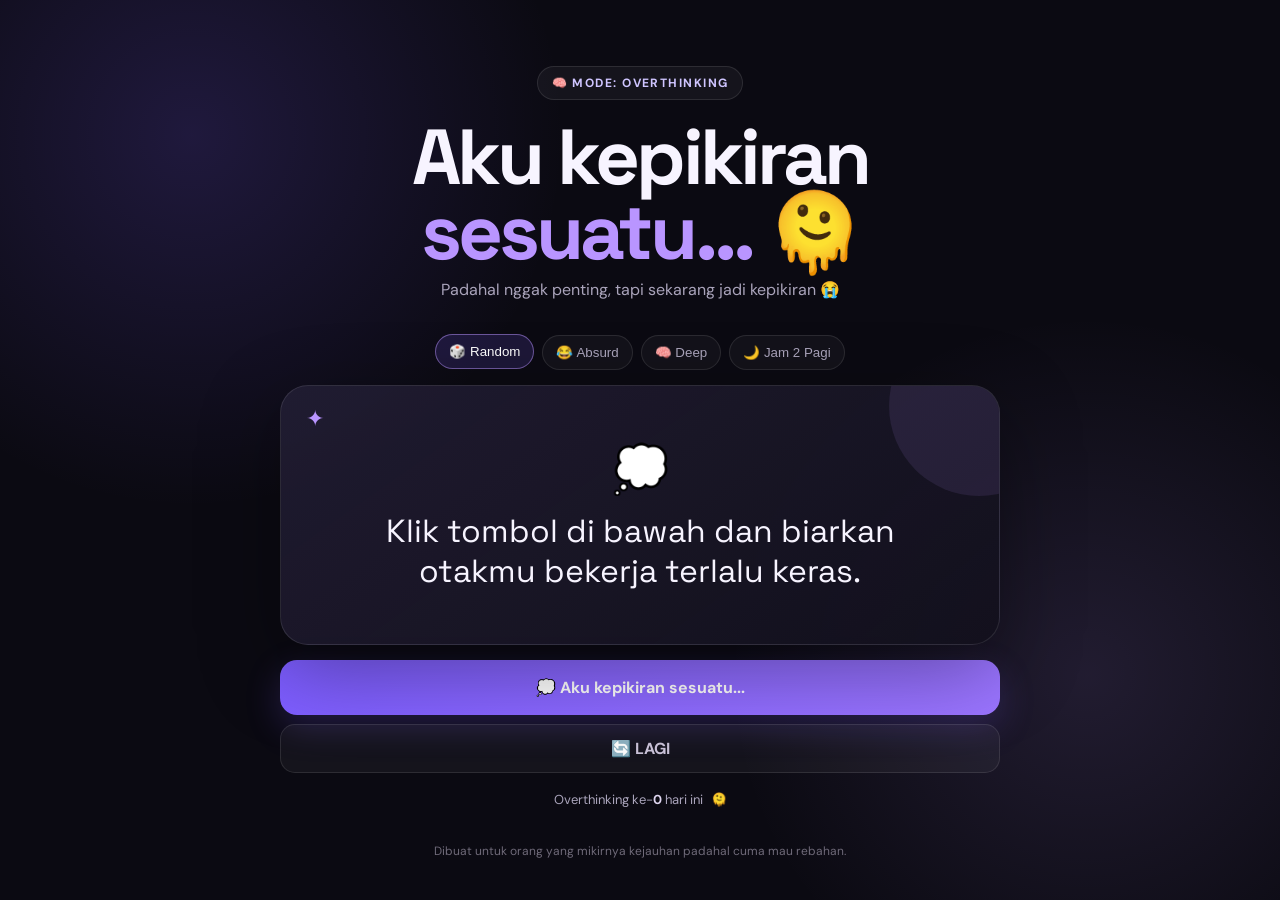
==== index.html @ 9b778ba0 "Add files via upload" ====
<!DOCTYPE html>
<html lang="id">
<head>
  <meta charset="UTF-8">
  <meta name="viewport" content="width=device-width, initial-scale=1.0">
  <title>Overthinking Generator 🫠</title>
  <link rel="preconnect" href="https://fonts.googleapis.com">
  <link rel="preconnect" href="https://fonts.gstatic.com" crossorigin>
  <link href="https://fonts.googleapis.com/css2?family=DM+Sans:wght@400;500;700&family=Space+Grotesk:wght@500;700&display=swap" rel="stylesheet">
  <link rel="stylesheet" href="style.css">
</head>
<body>
  <main class="app">
    <section class="hero">
      <div class="badge">🧠 MODE: OVERTHINKING</div>
      <h1>Aku kepikiran<br><span>sesuatu...</span> 🫠</h1>
      <p>Padahal nggak penting, tapi sekarang jadi kepikiran 😭</p>
    </section>

    <section class="generator">
      <div class="category-row">
        <button class="category active" data-category="random">🎲 Random</button>
        <button class="category" data-category="absurd">😂 Absurd</button>
        <button class="category" data-category="deep">🧠 Deep</button>
        <button class="category" data-category="night">🌙 Jam 2 Pagi</button>
      </div>

      <div class="thought-card" id="thoughtCard">
        <div class="sparkle">✦</div>
        <div class="emoji" id="thoughtEmoji">💭</div>
        <p id="thought">Klik tombol di bawah dan biarkan otakmu bekerja terlalu keras.</p>
      </div>

      <button class="main-btn" id="generateBtn">
        <span>💭</span> Aku kepikiran sesuatu...
      </button>

      <button class="again-btn" id="againBtn">🔄 LAGI</button>

      <div class="counter">
        <span>Overthinking ke-<b id="count">0</b> hari ini</span>
        <span>🫠</span>
      </div>
    </section>

    <footer>
      Dibuat untuk orang yang mikirnya kejauhan padahal cuma mau rebahan.
    </footer>
  </main>

  <script src="script.js"></script>
</body>
</html>
---- style.css ----
* {
  box-sizing: border-box;
}

:root {
  --bg: #0b0a12;
  --card: rgba(25, 22, 38, 0.82);
  --text: #f7f4ff;
  --muted: #aaa4bb;
  --accent: #b995ff;
  --accent-2: #7c5cff;
  --border: rgba(255,255,255,.10);
}

body {
  margin: 0;
  min-height: 100vh;
  color: var(--text);
  font-family: "DM Sans", sans-serif;
  background:
    radial-gradient(circle at 15% 15%, rgba(124,92,255,.18), transparent 28%),
    radial-gradient(circle at 85% 75%, rgba(185,149,255,.13), transparent 28%),
    var(--bg);
  display: grid;
  place-items: center;
  overflow-x: hidden;
}

body::before {
  content: "";
  position: fixed;
  inset: 0;
  pointer-events: none;
  opacity: .22;
  background-image: radial-gradient(rgba(255,255,255,.5) .6px, transparent .6px);
  background-size: 22px 22px;
}

.app {
  width: min(920px, 92%);
  padding: 55px 0 30px;
  text-align: center;
}

.hero .badge {
  display: inline-block;
  padding: 8px 14px;
  border: 1px solid var(--border);
  border-radius: 999px;
  color: #cfc5ff;
  background: rgba(255,255,255,.045);
  font-size: 12px;
  font-weight: 700;
  letter-spacing: .12em;
}

h1 {
  margin: 20px 0 10px;
  font-family: "Space Grotesk", sans-serif;
  font-size: clamp(42px, 8vw, 78px);
  line-height: .95;
  letter-spacing: -.05em;
}

h1 span {
  color: var(--accent);
}

.hero p {
  margin: 0 auto;
  max-width: 560px;
  color: var(--muted);
  font-size: 16px;
}

.generator {
  margin: 35px auto 0;
  max-width: 720px;
}

.category-row {
  display: flex;
  gap: 8px;
  justify-content: center;
  flex-wrap: wrap;
  margin-bottom: 15px;
}

.category {
  border: 1px solid var(--border);
  color: var(--muted);
  background: rgba(255,255,255,.035);
  border-radius: 999px;
  padding: 9px 13px;
  cursor: pointer;
  transition: .2s ease;
}

.category:hover, .category.active {
  color: white;
  border-color: rgba(185,149,255,.5);
  background: rgba(124,92,255,.16);
  transform: translateY(-1px);
}

.thought-card {
  position: relative;
  min-height: 260px;
  display: grid;
  place-items: center;
  align-content: center;
  gap: 12px;
  padding: 38px 35px;
  border: 1px solid var(--border);
  border-radius: 28px;
  background: linear-gradient(145deg, rgba(33,29,51,.92), rgba(18,16,28,.88));
  box-shadow: 0 25px 80px rgba(0,0,0,.35);
  overflow: hidden;
}

.thought-card::after {
  content: "";
  position: absolute;
  width: 180px;
  height: 180px;
  right: -70px;
  top: -70px;
  border-radius: 50%;
  background: rgba(185,149,255,.10);
}

.sparkle {
  position: absolute;
  top: 18px;
  left: 25px;
  color: var(--accent);
  font-size: 22px;
}

.emoji {
  font-size: 46px;
}

.thought-card p {
  position: relative;
  z-index: 1;
  margin: 0;
  max-width: 610px;
  font-family: "Space Grotesk", sans-serif;
  font-size: clamp(22px, 4vw, 32px);
  line-height: 1.25;
}

.main-btn, .again-btn {
  width: 100%;
  border: 0;
  cursor: pointer;
  font: inherit;
  font-weight: 700;
  transition: .2s ease;
}

.main-btn {
  margin-top: 15px;
  padding: 17px 20px;
  border-radius: 17px;
  color: white;
  background: linear-gradient(135deg, var(--accent-2), #9b75ff);
  box-shadow: 0 12px 35px rgba(124,92,255,.22);
}

.main-btn:hover {
  transform: translateY(-2px);
  box-shadow: 0 16px 42px rgba(124,92,255,.30);
}

.again-btn {
  margin-top: 9px;
  padding: 13px;
  border-radius: 15px;
  color: #c9c1d7;
  background: rgba(255,255,255,.045);
  border: 1px solid var(--border);
}

.again-btn:hover {
  background: rgba(255,255,255,.08);
  color: white;
}

.counter {
  margin-top: 18px;
  display: flex;
  justify-content: center;
  gap: 8px;
  color: var(--muted);
  font-size: 13px;
}

.counter b {
  color: #ded5ef;
}

footer {
  margin-top: 35px;
  color: #6f6a79;
  font-size: 12px;
}

.pop {
  animation: pop .38s ease;
}

@keyframes pop {
  0% { transform: scale(.96); opacity: .4; }
  60% { transform: scale(1.02); opacity: 1; }
  100% { transform: scale(1); }
}

@media (max-width: 600px) {
  .app { padding-top: 35px; }
  .thought-card { min-height: 285px; padding: 30px 22px; }
  .hero p { font-size: 14px; }
}
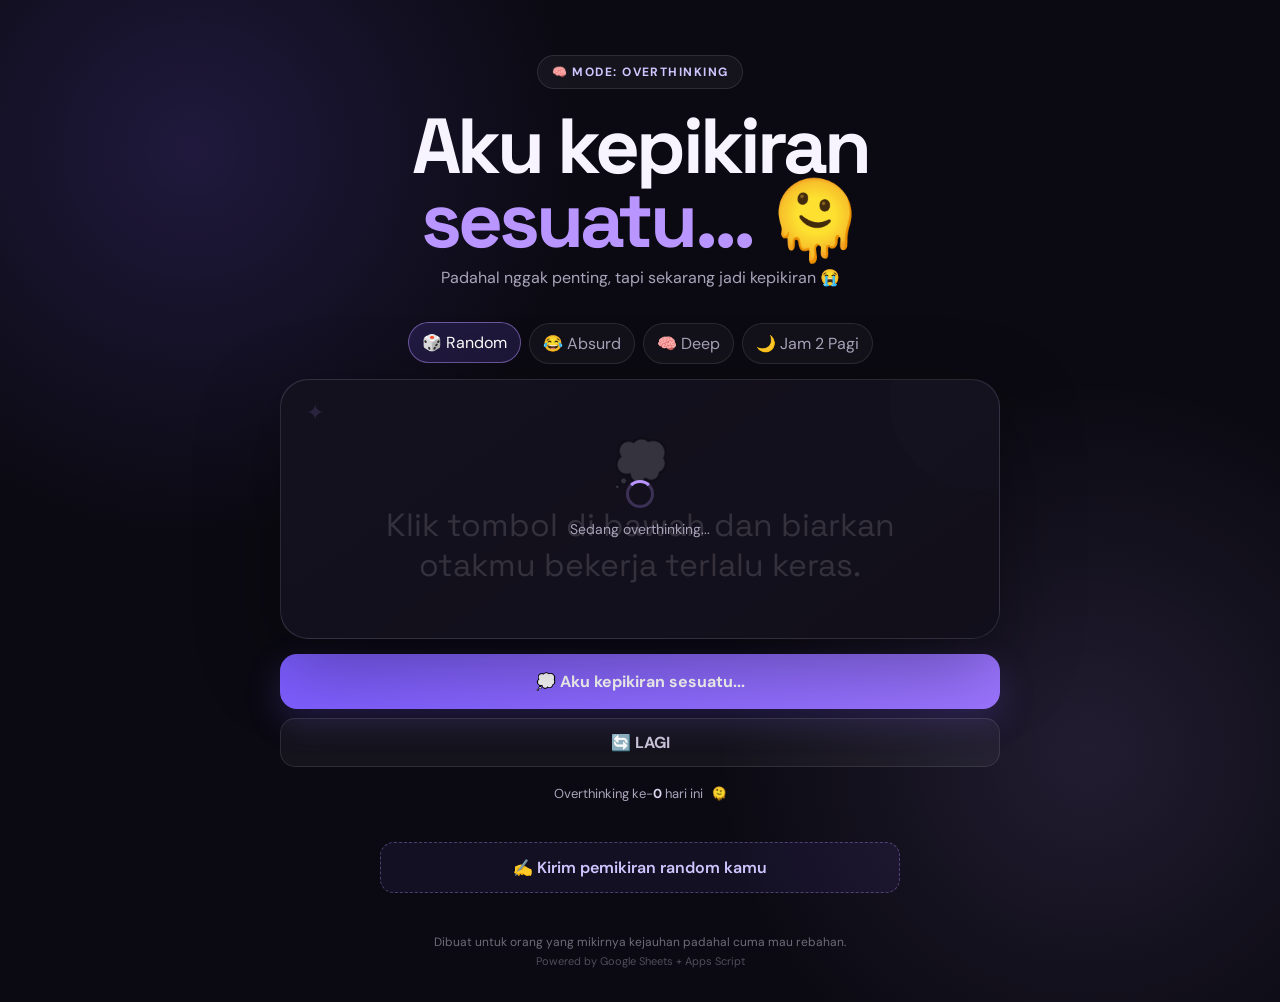
==== commit 4207d46b: "Add files via upload" ====
--- a/index.html
+++ b/index.html
@@ -4,6 +4,7 @@
   <meta charset="UTF-8">
   <meta name="viewport" content="width=device-width, initial-scale=1.0">
   <title>Overthinking Generator 🫠</title>
+  <meta name="description" content="Tempat lahirnya pikiran random. Nggak penting, tapi kepikiran.">
   <link rel="preconnect" href="https://fonts.googleapis.com">
   <link rel="preconnect" href="https://fonts.gstatic.com" crossorigin>
   <link href="https://fonts.googleapis.com/css2?family=DM+Sans:wght@400;500;700&family=Space+Grotesk:wght@500;700&display=swap" rel="stylesheet">
@@ -29,6 +30,10 @@
         <div class="sparkle">✦</div>
         <div class="emoji" id="thoughtEmoji">💭</div>
         <p id="thought">Klik tombol di bawah dan biarkan otakmu bekerja terlalu keras.</p>
+        <div class="loading-overlay" id="loadingOverlay" hidden>
+          <div class="spinner"></div>
+          <span>Sedang overthinking...</span>
+        </div>
       </div>
 
       <button class="main-btn" id="generateBtn">
@@ -39,12 +44,52 @@
 
       <div class="counter">
         <span>Overthinking ke-<b id="count">0</b> hari ini</span>
+        <span class="global-stat" id="globalStat" hidden>• Total global: <b id="globalCount">0</b></span>
         <span>🫠</span>
       </div>
     </section>
 
+    <!-- Form Submit -->
+    <section class="submit-section" id="submitSection">
+      <button class="toggle-submit" id="toggleSubmit">
+        ✍️ Kirim pemikiran random kamu
+      </button>
+
+      <form class="submit-form" id="submitForm" hidden>
+        <h3>Kirim pemikiranmu 🫠</h3>
+        <p class="form-desc">Nanti di-review dulu biar nggak spam. Kalau lolos, bakal muncul di generator.</p>
+
+        <div class="form-group">
+          <label for="submitCategory">Kategori</label>
+          <select id="submitCategory" required>
+            <option value="random">🎲 Random</option>
+            <option value="absurd">😂 Absurd</option>
+            <option value="deep">🧠 Deep</option>
+            <option value="night">🌙 Jam 2 Pagi</option>
+          </select>
+        </div>
+
+        <div class="form-group">
+          <label for="submitEmoji">Emoji (opsional)</label>
+          <input type="text" id="submitEmoji" placeholder="💭" maxlength="4">
+        </div>
+
+        <div class="form-group">
+          <label for="submitText">Pemikiranmu</label>
+          <textarea id="submitText" rows="3" placeholder="Contoh: Kenapa kita bilang 'sebentar' tapi bisa 2 jam?" required maxlength="280"></textarea>
+          <div class="char-count"><span id="charCount">0</span>/280</div>
+        </div>
+
+        <button type="submit" class="submit-btn" id="submitBtn">
+          Kirim 🚀
+        </button>
+        <p class="form-status" id="formStatus"></p>
+      </form>
+    </section>
+
     <footer>
-      Dibuat untuk orang yang mikirnya kejauhan padahal cuma mau rebahan.
+      Dibuat untuk orang yang mikirnya kejauhan padahal cuma mau rebahan.<br>
+      <span class="powered">Powered by Google Sheets + Apps Script</span>
     </footer>
   </main>
 
--- a/style.css
+++ b/style.css
@@ -10,6 +10,8 @@
   --accent: #b995ff;
   --accent-2: #7c5cff;
   --border: rgba(255,255,255,.10);
+  --success: #4ade80;
+  --error: #f87171;
 }
 
 body {
@@ -94,6 +96,7 @@
   padding: 9px 13px;
   cursor: pointer;
   transition: .2s ease;
+  font: inherit;
 }
 
 .category:hover, .category.active {
@@ -139,6 +142,8 @@
 
 .emoji {
   font-size: 46px;
+  position: relative;
+  z-index: 1;
 }
 
 .thought-card p {
@@ -151,6 +156,34 @@
   line-height: 1.25;
 }
 
+.loading-overlay {
+  position: absolute;
+  inset: 0;
+  background: rgba(18,16,28,.85);
+  display: flex;
+  flex-direction: column;
+  align-items: center;
+  justify-content: center;
+  gap: 12px;
+  z-index: 5;
+  border-radius: 28px;
+  color: var(--muted);
+  font-size: 14px;
+}
+
+.spinner {
+  width: 28px;
+  height: 28px;
+  border: 3px solid rgba(185,149,255,.25);
+  border-top-color: var(--accent);
+  border-radius: 50%;
+  animation: spin .7s linear infinite;
+}
+
+@keyframes spin {
+  to { transform: rotate(360deg); }
+}
+
 .main-btn, .again-btn {
   width: 100%;
   border: 0;
@@ -174,6 +207,12 @@
   box-shadow: 0 16px 42px rgba(124,92,255,.30);
 }
 
+.main-btn:disabled {
+  opacity: .6;
+  cursor: not-allowed;
+  transform: none;
+}
+
 .again-btn {
   margin-top: 9px;
   padding: 13px;
@@ -192,19 +231,164 @@
   margin-top: 18px;
   display: flex;
   justify-content: center;
+  align-items: center;
   gap: 8px;
   color: var(--muted);
   font-size: 13px;
+  flex-wrap: wrap;
 }
 
 .counter b {
   color: #ded5ef;
 }
 
+.global-stat {
+  opacity: .85;
+}
+
+/* ===== Submit Section ===== */
+.submit-section {
+  margin: 40px auto 0;
+  max-width: 520px;
+}
+
+.toggle-submit {
+  width: 100%;
+  padding: 14px 20px;
+  border-radius: 14px;
+  border: 1px dashed rgba(185,149,255,.35);
+  background: rgba(124,92,255,.08);
+  color: #cfc5ff;
+  font: inherit;
+  font-weight: 600;
+  cursor: pointer;
+  transition: .2s ease;
+}
+
+.toggle-submit:hover {
+  background: rgba(124,92,255,.15);
+  border-color: rgba(185,149,255,.55);
+}
+
+.submit-form {
+  margin-top: 16px;
+  padding: 28px 24px;
+  border: 1px solid var(--border);
+  border-radius: 22px;
+  background: linear-gradient(145deg, rgba(33,29,51,.92), rgba(18,16,28,.88));
+  text-align: left;
+}
+
+.submit-form h3 {
+  margin: 0 0 6px;
+  font-family: "Space Grotesk", sans-serif;
+  font-size: 20px;
+  text-align: center;
+}
+
+.form-desc {
+  margin: 0 0 20px;
+  color: var(--muted);
+  font-size: 13px;
+  text-align: center;
+  line-height: 1.4;
+}
+
+.form-group {
+  margin-bottom: 16px;
+}
+
+.form-group label {
+  display: block;
+  margin-bottom: 6px;
+  font-size: 13px;
+  font-weight: 600;
+  color: #cfc5ff;
+}
+
+.form-group select,
+.form-group input,
+.form-group textarea {
+  width: 100%;
+  padding: 12px 14px;
+  border-radius: 12px;
+  border: 1px solid var(--border);
+  background: rgba(255,255,255,.05);
+  color: var(--text);
+  font: inherit;
+  font-size: 15px;
+  outline: none;
+  transition: border-color .2s;
+}
+
+.form-group select:focus,
+.form-group input:focus,
+.form-group textarea:focus {
+  border-color: rgba(185,149,255,.55);
+}
+
+.form-group textarea {
+  resize: vertical;
+  min-height: 80px;
+}
+
+.char-count {
+  text-align: right;
+  font-size: 12px;
+  color: var(--muted);
+  margin-top: 4px;
+}
+
+.submit-btn {
+  width: 100%;
+  margin-top: 8px;
+  padding: 14px;
+  border: 0;
+  border-radius: 14px;
+  background: linear-gradient(135deg, var(--accent-2), #9b75ff);
+  color: white;
+  font: inherit;
+  font-weight: 700;
+  cursor: pointer;
+  transition: .2s ease;
+}
+
+.submit-btn:hover {
+  transform: translateY(-1px);
+  box-shadow: 0 10px 28px rgba(124,92,255,.25);
+}
+
+.submit-btn:disabled {
+  opacity: .55;
+  cursor: not-allowed;
+  transform: none;
+}
+
+.form-status {
+  margin: 12px 0 0;
+  text-align: center;
+  font-size: 13px;
+  min-height: 20px;
+}
+
+.form-status.success {
+  color: var(--success);
+}
+
+.form-status.error {
+  color: var(--error);
+}
+
 footer {
-  margin-top: 35px;
+  margin-top: 40px;
   color: #6f6a79;
   font-size: 12px;
+  line-height: 1.6;
+}
+
+.powered {
+  opacity: .7;
+  font-size: 11px;
 }
 
 .pop {
@@ -221,4 +405,5 @@
   .app { padding-top: 35px; }
   .thought-card { min-height: 285px; padding: 30px 22px; }
   .hero p { font-size: 14px; }
-}
+  .submit-form { padding: 22px 18px; }
+}
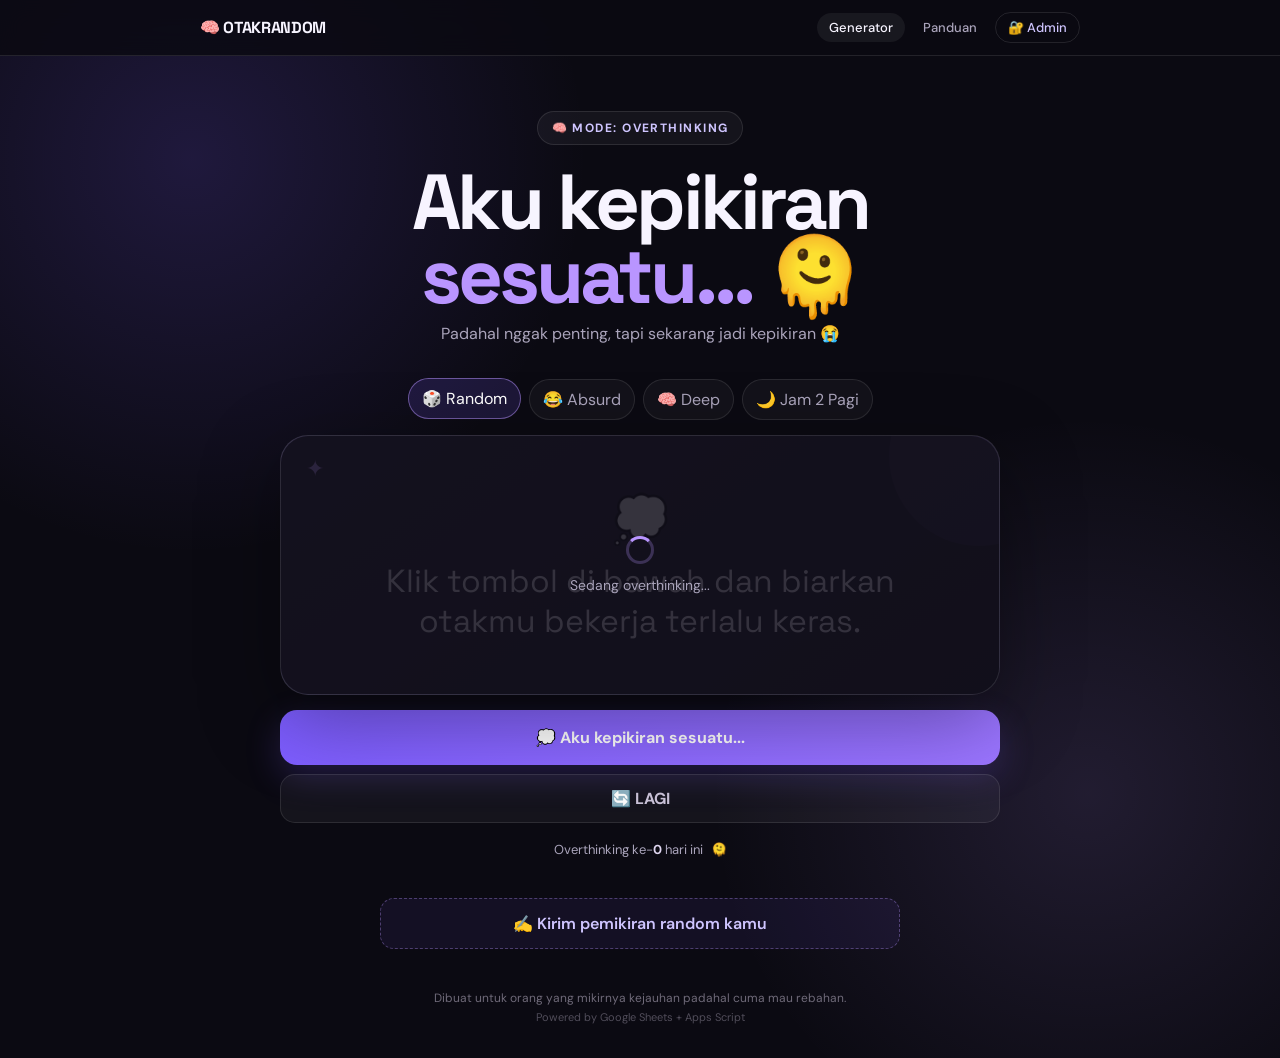
==== commit 5c6ce93d: "Add files via upload" ====
--- a/index.html
+++ b/index.html
@@ -11,7 +11,19 @@
   <link rel="stylesheet" href="style.css">
 </head>
 <body>
-  <main class="app">
+  <!-- Header / Nav -->
+  <header class="site-header">
+    <div class="header-inner">
+      <a href="index.html" class="logo">🧠 OTAKRANDOM</a>
+      <nav class="nav-links">
+        <a href="index.html" class="nav-link active">Generator</a>
+        <a href="panduan.html" class="nav-link">Panduan</a>
+        <button class="nav-link admin-btn" id="adminBtn">🔐 Admin</button>
+      </nav>
+    </div>
+  </header>
+
+  <main class="app" id="mainApp">
     <section class="hero">
       <div class="badge">🧠 MODE: OVERTHINKING</div>
       <h1>Aku kepikiran<br><span>sesuatu...</span> 🫠</h1>
@@ -93,6 +105,167 @@
     </footer>
   </main>
 
+  <!-- ========== ADMIN PANEL ========== -->
+  <div id="adminPanel" class="admin-panel" hidden>
+    <div class="admin-overlay"></div>
+    <div class="admin-modal">
+      <!-- Login -->
+      <div id="adminLoginView">
+        <h2>🔐 Admin Login</h2>
+        <p class="form-desc">Masukkan password untuk mengelola database.</p>
+        <div class="form-group">
+          <input type="password" id="adminPassword" placeholder="Password admin" autocomplete="current-password">
+        </div>
+        <button class="submit-btn" id="adminLoginBtn">Masuk</button>
+        <p class="form-status" id="adminLoginStatus"></p>
+        <button class="text-btn" id="adminCloseLogin">← Kembali</button>
+      </div>
+
+      <!-- Dashboard -->
+      <div id="adminDashView" hidden>
+        <div class="admin-header">
+          <h2>🛠️ Admin Panel</h2>
+          <button class="text-btn" id="adminLogout">Logout</button>
+        </div>
+
+        <div class="admin-stats" id="adminStatsBox">
+          <div class="stat-card"><span class="stat-num" id="statThoughts">–</span><span class="stat-label">Thoughts</span></div>
+          <div class="stat-card"><span class="stat-num" id="statPending">–</span><span class="stat-label">Pending</span></div>
+          <div class="stat-card"><span class="stat-num" id="statGenerates">–</span><span class="stat-label">Generates</span></div>
+        </div>
+
+        <div class="admin-tabs">
+          <button class="admin-tab active" data-tab="thoughts">📝 Thoughts</button>
+          <button class="admin-tab" data-tab="submissions">📥 Submissions</button>
+          <button class="admin-tab" data-tab="add">➕ Tambah</button>
+        </div>
+
+        <!-- Thoughts list -->
+        <div class="admin-tab-content" id="tab-thoughts">
+          <div class="admin-toolbar">
+            <input type="text" id="filterThoughts" placeholder="Cari teks / kategori...">
+            <select id="filterStatus">
+              <option value="">Semua status</option>
+              <option value="Approved">Approved</option>
+              <option value="Draft">Draft</option>
+              <option value="Hidden">Hidden</option>
+            </select>
+            <button class="small-btn" id="refreshThoughts">🔄 Refresh</button>
+          </div>
+          <div class="admin-table-wrap">
+            <table class="admin-table" id="thoughtsTable">
+              <thead>
+                <tr>
+                  <th>ID</th>
+                  <th>Cat</th>
+                  <th>Emoji</th>
+                  <th>Teks</th>
+                  <th>Status</th>
+                  <th>Aksi</th>
+                </tr>
+              </thead>
+              <tbody></tbody>
+            </table>
+          </div>
+        </div>
+
+        <!-- Submissions list -->
+        <div class="admin-tab-content" id="tab-submissions" hidden>
+          <div class="admin-toolbar">
+            <button class="small-btn" id="refreshSubs">🔄 Refresh</button>
+          </div>
+          <div class="admin-table-wrap">
+            <table class="admin-table" id="subsTable">
+              <thead>
+                <tr>
+                  <th>ID</th>
+                  <th>Waktu</th>
+                  <th>Cat</th>
+                  <th>Emoji</th>
+                  <th>Teks</th>
+                  <th>Status</th>
+                  <th>Aksi</th>
+                </tr>
+              </thead>
+              <tbody></tbody>
+            </table>
+          </div>
+        </div>
+
+        <!-- Add new thought -->
+        <div class="admin-tab-content" id="tab-add" hidden>
+          <form id="addThoughtForm" class="admin-form">
+            <div class="form-group">
+              <label>Kategori</label>
+              <select id="addCategory" required>
+                <option value="random">🎲 Random</option>
+                <option value="absurd">😂 Absurd</option>
+                <option value="deep">🧠 Deep</option>
+                <option value="night">🌙 Jam 2 Pagi</option>
+              </select>
+            </div>
+            <div class="form-group">
+              <label>Emoji</label>
+              <input type="text" id="addEmoji" placeholder="💭" maxlength="4">
+            </div>
+            <div class="form-group">
+              <label>Teks pemikiran</label>
+              <textarea id="addText" rows="3" required maxlength="280"></textarea>
+            </div>
+            <div class="form-group">
+              <label>Status</label>
+              <select id="addStatus">
+                <option value="Approved">Approved (langsung muncul)</option>
+                <option value="Draft">Draft</option>
+                <option value="Hidden">Hidden</option>
+              </select>
+            </div>
+            <button type="submit" class="submit-btn">Simpan Thought</button>
+            <p class="form-status" id="addStatusMsg"></p>
+          </form>
+        </div>
+      </div>
+    </div>
+  </div>
+
+  <!-- Edit modal -->
+  <div id="editModal" class="edit-modal" hidden>
+    <div class="edit-box">
+      <h3>Edit Thought</h3>
+      <input type="hidden" id="editRow">
+      <div class="form-group">
+        <label>Kategori</label>
+        <select id="editCategory">
+          <option value="random">random</option>
+          <option value="absurd">absurd</option>
+          <option value="deep">deep</option>
+          <option value="night">night</option>
+        </select>
+      </div>
+      <div class="form-group">
+        <label>Emoji</label>
+        <input type="text" id="editEmoji" maxlength="4">
+      </div>
+      <div class="form-group">
+        <label>Teks</label>
+        <textarea id="editText" rows="3" maxlength="280"></textarea>
+      </div>
+      <div class="form-group">
+        <label>Status</label>
+        <select id="editStatus">
+          <option value="Approved">Approved</option>
+          <option value="Draft">Draft</option>
+          <option value="Hidden">Hidden</option>
+        </select>
+      </div>
+      <div class="edit-actions">
+        <button class="submit-btn" id="saveEditBtn">Simpan</button>
+        <button class="text-btn" id="cancelEditBtn">Batal</button>
+      </div>
+      <p class="form-status" id="editStatusMsg"></p>
+    </div>
+  </div>
+
   <script src="script.js"></script>
 </body>
 </html>
--- a/style.css
+++ b/style.css
@@ -407,3 +407,356 @@
   .hero p { font-size: 14px; }
   .submit-form { padding: 22px 18px; }
 }
+
+/* ========== Header ========== */
+.site-header {
+  position: fixed;
+  top: 0;
+  left: 0;
+  right: 0;
+  z-index: 100;
+  background: rgba(11, 10, 18, 0.85);
+  backdrop-filter: blur(12px);
+  border-bottom: 1px solid var(--border);
+}
+.header-inner {
+  max-width: 920px;
+  margin: 0 auto;
+  padding: 12px 20px;
+  display: flex;
+  align-items: center;
+  justify-content: space-between;
+}
+.logo {
+  font-family: "Space Grotesk", sans-serif;
+  font-weight: 700;
+  font-size: 16px;
+  color: var(--text);
+  text-decoration: none;
+  letter-spacing: -0.02em;
+}
+.nav-links {
+  display: flex;
+  gap: 6px;
+  align-items: center;
+}
+.nav-link {
+  border: none;
+  background: transparent;
+  color: var(--muted);
+  font: inherit;
+  font-size: 13px;
+  font-weight: 500;
+  padding: 6px 12px;
+  border-radius: 999px;
+  cursor: pointer;
+  text-decoration: none;
+  transition: .2s;
+}
+.nav-link:hover,
+.nav-link.active {
+  color: var(--text);
+  background: rgba(255,255,255,.06);
+}
+.admin-btn {
+  border: 1px solid var(--border) !important;
+  color: #cfc5ff !important;
+}
+.admin-btn:hover {
+  background: rgba(185,149,255,.15) !important;
+}
+
+body {
+  padding-top: 56px;
+}
+
+/* ========== Admin Panel ========== */
+.admin-panel {
+  position: fixed;
+  inset: 0;
+  z-index: 200;
+  display: flex;
+  align-items: center;
+  justify-content: center;
+  padding: 20px;
+}
+.admin-panel[hidden] { display: none !important; }
+.admin-overlay {
+  position: absolute;
+  inset: 0;
+  background: rgba(0,0,0,.65);
+  backdrop-filter: blur(4px);
+}
+.admin-modal {
+  position: relative;
+  background: #16141f;
+  border: 1px solid var(--border);
+  border-radius: 20px;
+  width: min(860px, 96vw);
+  max-height: 90vh;
+  overflow-y: auto;
+  padding: 28px 24px;
+  box-shadow: 0 24px 80px rgba(0,0,0,.5);
+}
+.admin-modal h2 {
+  margin: 0 0 8px;
+  font-family: "Space Grotesk", sans-serif;
+  font-size: 22px;
+}
+.admin-header {
+  display: flex;
+  justify-content: space-between;
+  align-items: center;
+  margin-bottom: 18px;
+}
+.admin-stats {
+  display: flex;
+  gap: 12px;
+  margin-bottom: 20px;
+  flex-wrap: wrap;
+}
+.stat-card {
+  flex: 1;
+  min-width: 100px;
+  background: rgba(255,255,255,.04);
+  border: 1px solid var(--border);
+  border-radius: 14px;
+  padding: 14px;
+  text-align: center;
+}
+.stat-num {
+  display: block;
+  font-family: "Space Grotesk", sans-serif;
+  font-size: 28px;
+  font-weight: 700;
+  color: var(--accent);
+}
+.stat-label {
+  font-size: 12px;
+  color: var(--muted);
+}
+.admin-tabs {
+  display: flex;
+  gap: 6px;
+  margin-bottom: 16px;
+  flex-wrap: wrap;
+}
+.admin-tab {
+  border: 1px solid var(--border);
+  background: rgba(255,255,255,.03);
+  color: var(--muted);
+  border-radius: 999px;
+  padding: 8px 14px;
+  font: inherit;
+  font-size: 13px;
+  cursor: pointer;
+  transition: .2s;
+}
+.admin-tab.active,
+.admin-tab:hover {
+  background: rgba(185,149,255,.18);
+  color: var(--text);
+  border-color: rgba(185,149,255,.35);
+}
+.admin-toolbar {
+  display: flex;
+  gap: 8px;
+  margin-bottom: 12px;
+  flex-wrap: wrap;
+}
+.admin-toolbar input,
+.admin-toolbar select {
+  background: rgba(255,255,255,.05);
+  border: 1px solid var(--border);
+  border-radius: 10px;
+  color: var(--text);
+  padding: 8px 12px;
+  font: inherit;
+  font-size: 13px;
+  flex: 1;
+  min-width: 120px;
+}
+.small-btn {
+  border: 1px solid var(--border);
+  background: rgba(255,255,255,.05);
+  color: var(--text);
+  border-radius: 10px;
+  padding: 8px 12px;
+  font: inherit;
+  font-size: 13px;
+  cursor: pointer;
+}
+.admin-table-wrap {
+  overflow-x: auto;
+  border-radius: 12px;
+  border: 1px solid var(--border);
+}
+.admin-table {
+  width: 100%;
+  border-collapse: collapse;
+  font-size: 13px;
+}
+.admin-table th {
+  text-align: left;
+  padding: 10px 12px;
+  background: rgba(255,255,255,.04);
+  color: var(--muted);
+  font-weight: 600;
+  white-space: nowrap;
+}
+.admin-table td {
+  padding: 10px 12px;
+  border-top: 1px solid var(--border);
+  vertical-align: top;
+}
+.text-cell {
+  max-width: 280px;
+  word-break: break-word;
+}
+.time-cell {
+  white-space: nowrap;
+  font-size: 12px;
+  color: var(--muted);
+}
+.badge-cat {
+  display: inline-block;
+  padding: 2px 8px;
+  border-radius: 6px;
+  background: rgba(124,92,255,.2);
+  font-size: 11px;
+  text-transform: uppercase;
+}
+.badge-status {
+  display: inline-block;
+  padding: 2px 8px;
+  border-radius: 6px;
+  font-size: 11px;
+  font-weight: 600;
+}
+.status-approved { background: rgba(74,222,128,.18); color: #4ade80; }
+.status-pending  { background: rgba(250,204,21,.18); color: #facc15; }
+.status-rejected { background: rgba(248,113,113,.18); color: #f87171; }
+.status-draft,
+.status-hidden   { background: rgba(255,255,255,.08); color: var(--muted); }
+.actions-cell {
+  white-space: nowrap;
+}
+.icon-btn {
+  border: none;
+  background: rgba(255,255,255,.06);
+  border-radius: 8px;
+  padding: 4px 8px;
+  cursor: pointer;
+  font-size: 14px;
+  margin: 1px;
+  transition: .15s;
+}
+.icon-btn:hover { background: rgba(255,255,255,.12); }
+.icon-btn.ok:hover { background: rgba(74,222,128,.2); }
+
+.text-btn {
+  background: none;
+  border: none;
+  color: var(--muted);
+  font: inherit;
+  font-size: 13px;
+  cursor: pointer;
+  padding: 8px 0;
+  margin-top: 10px;
+}
+.text-btn:hover { color: var(--text); }
+
+.admin-form .form-group { margin-bottom: 14px; }
+.admin-form label {
+  display: block;
+  font-size: 12px;
+  color: var(--muted);
+  margin-bottom: 4px;
+}
+.admin-form input,
+.admin-form select,
+.admin-form textarea {
+  width: 100%;
+  background: rgba(255,255,255,.05);
+  border: 1px solid var(--border);
+  border-radius: 10px;
+  color: var(--text);
+  padding: 10px 12px;
+  font: inherit;
+}
+
+/* Edit modal */
+.edit-modal {
+  position: fixed;
+  inset: 0;
+  z-index: 300;
+  display: flex;
+  align-items: center;
+  justify-content: center;
+  background: rgba(0,0,0,.6);
+  padding: 20px;
+}
+.edit-modal[hidden] { display: none !important; }
+.edit-box {
+  background: #1a1724;
+  border: 1px solid var(--border);
+  border-radius: 16px;
+  padding: 24px;
+  width: min(420px, 94vw);
+}
+.edit-box h3 { margin: 0 0 16px; }
+.edit-actions {
+  display: flex;
+  gap: 12px;
+  margin-top: 12px;
+}
+
+/* Panduan page */
+.guide-page {
+  max-width: 720px;
+  margin: 0 auto;
+  padding: 40px 20px 60px;
+  text-align: left;
+}
+.guide-page h1 {
+  font-family: "Space Grotesk", sans-serif;
+  font-size: 32px;
+  margin-bottom: 8px;
+}
+.guide-page h2 {
+  font-family: "Space Grotesk", sans-serif;
+  font-size: 20px;
+  margin-top: 32px;
+  margin-bottom: 10px;
+  color: var(--accent);
+}
+.guide-page p, .guide-page li {
+  color: var(--muted);
+  line-height: 1.7;
+  font-size: 15px;
+}
+.guide-page ul { padding-left: 20px; }
+.guide-page code {
+  background: rgba(255,255,255,.08);
+  padding: 2px 6px;
+  border-radius: 4px;
+  font-size: 13px;
+}
+.guide-card {
+  background: rgba(255,255,255,.04);
+  border: 1px solid var(--border);
+  border-radius: 14px;
+  padding: 18px 20px;
+  margin: 16px 0;
+}
+.guide-card h3 {
+  margin: 0 0 8px;
+  font-size: 16px;
+}
+
+@media (max-width: 600px) {
+  .admin-modal { padding: 20px 14px; }
+  .text-cell { max-width: 160px; }
+  .admin-stats { gap: 8px; }
+  .stat-num { font-size: 22px; }
+}
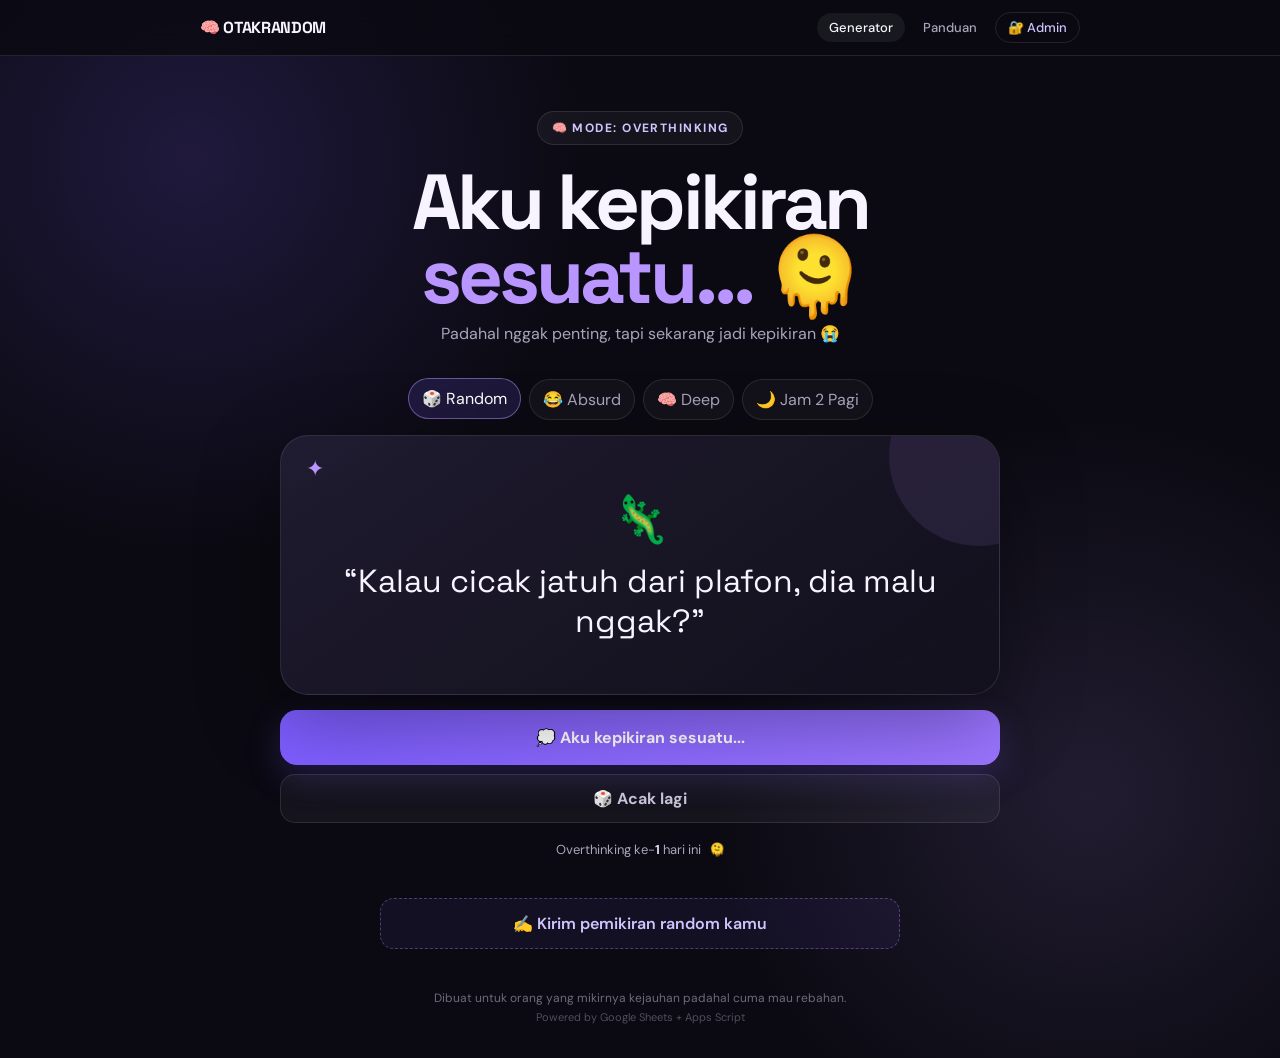
==== commit eaf9a596: "Add files via upload" ====
--- a/index.html
+++ b/index.html
@@ -5,6 +5,11 @@
   <meta name="viewport" content="width=device-width, initial-scale=1.0">
   <title>Overthinking Generator 🫠</title>
   <meta name="description" content="Tempat lahirnya pikiran random. Nggak penting, tapi kepikiran.">
+  <link rel="icon" type="image/svg+xml" href="favicon.svg">
+  <link rel="icon" type="image/png" sizes="32x32" href="favicon-32.png">
+  <link rel="icon" type="image/png" sizes="192x192" href="favicon-192.png">
+  <link rel="shortcut icon" href="favicon.ico">
+  <link rel="apple-touch-icon" href="favicon-192.png">
   <link rel="preconnect" href="https://fonts.googleapis.com">
   <link rel="preconnect" href="https://fonts.gstatic.com" crossorigin>
   <link href="https://fonts.googleapis.com/css2?family=DM+Sans:wght@400;500;700&family=Space+Grotesk:wght@500;700&display=swap" rel="stylesheet">
@@ -41,18 +46,14 @@
       <div class="thought-card" id="thoughtCard">
         <div class="sparkle">✦</div>
         <div class="emoji" id="thoughtEmoji">💭</div>
-        <p id="thought">Klik tombol di bawah dan biarkan otakmu bekerja terlalu keras.</p>
-        <div class="loading-overlay" id="loadingOverlay" hidden>
-          <div class="spinner"></div>
-          <span>Sedang overthinking...</span>
-        </div>
+        <p id="thought">Otakmu sudah siap mikir terlalu keras...</p>
       </div>
 
       <button class="main-btn" id="generateBtn">
         <span>💭</span> Aku kepikiran sesuatu...
       </button>
 
-      <button class="again-btn" id="againBtn">🔄 LAGI</button>
+      <button class="again-btn" id="againBtn">🎲 Acak lagi</button>
 
       <div class="counter">
         <span>Overthinking ke-<b id="count">0</b> hari ini</span>
--- a/style.css
+++ b/style.css
@@ -154,34 +154,12 @@
   font-family: "Space Grotesk", sans-serif;
   font-size: clamp(22px, 4vw, 32px);
   line-height: 1.25;
-}
-
-.loading-overlay {
-  position: absolute;
-  inset: 0;
-  background: rgba(18,16,28,.85);
-  display: flex;
-  flex-direction: column;
-  align-items: center;
-  justify-content: center;
-  gap: 12px;
-  z-index: 5;
-  border-radius: 28px;
-  color: var(--muted);
-  font-size: 14px;
-}
-
-.spinner {
-  width: 28px;
-  height: 28px;
-  border: 3px solid rgba(185,149,255,.25);
-  border-top-color: var(--accent);
-  border-radius: 50%;
-  animation: spin .7s linear infinite;
-}
-
-@keyframes spin {
-  to { transform: rotate(360deg); }
+  transition: opacity .25s ease, transform .25s ease;
+}
+
+.thought-card.revealing p {
+  opacity: 0;
+  transform: translateY(6px);
 }
 
 .main-btn, .again-btn {
